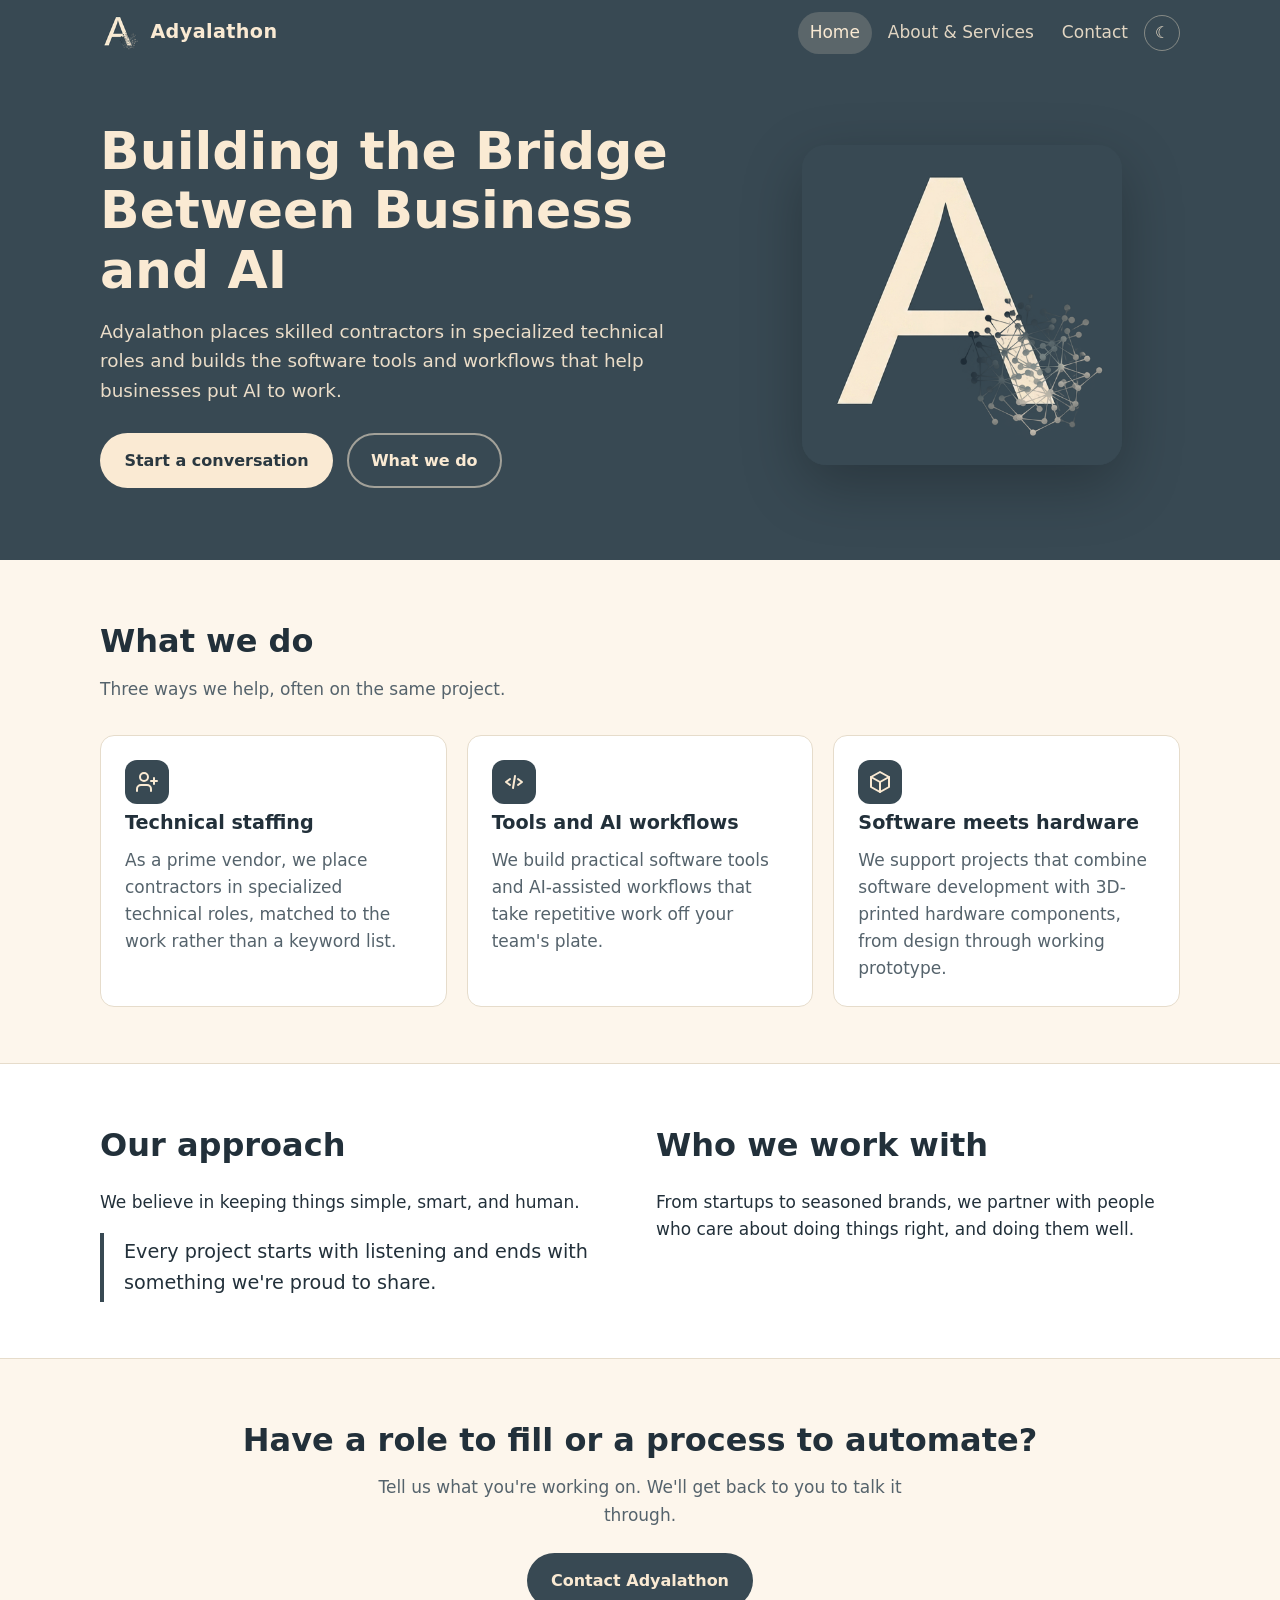
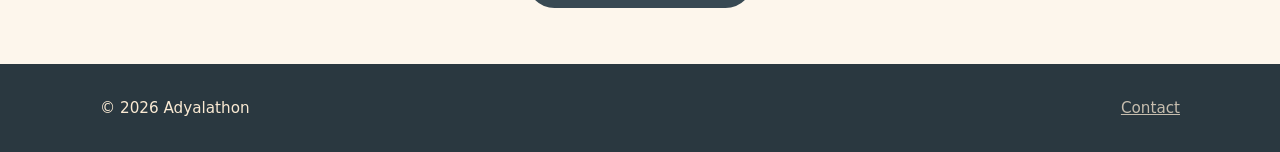
==== index.html @ a2eb305c "Initial site: home, about, contact, 404, contact form backend Co-Authored-By: Claude Sonnet 5.5 <nor" ====
<!doctype html>
<html lang="en">
<head>
  <meta charset="utf-8">
  <meta name="viewport" content="width=device-width, initial-scale=1">
  <title>Adyalathon | Building the Bridge Between Business and AI</title>
  <meta name="description" content="Adyalathon places contractors in specialized technical roles and builds the software tools and AI workflows that help businesses get real work done.">
  <meta property="og:title" content="Adyalathon">
  <meta property="og:description" content="Building the Bridge Between Business and AI.">
  <meta property="og:image" content="assets/img/logo-500.png">
  <link rel="icon" href="assets/img/favicon.ico" sizes="any">
  <link rel="apple-touch-icon" href="assets/img/apple-touch-icon.png">
  <link rel="stylesheet" href="assets/css/style.css">
  <script src="assets/js/site.js"></script>
</head>
<body>
  <a class="skip-link" href="#main">Skip to content</a>

  <header class="site-header">
    <div class="wrap">
      <a class="brand" href="./"><img src="assets/img/logo-64.png" alt="" width="40" height="40">Adyalathon</a>
      <nav class="nav" aria-label="Main">
        <a href="./" aria-current="page">Home</a>
        <a href="about.html">About &amp; Services</a>
        <a href="contact.html">Contact</a>
        <button class="theme-toggle" type="button" aria-label="Switch theme">&#9790;</button>
      </nav>
    </div>
  </header>

  <main id="main">
    <section class="hero">
      <div class="wrap">
        <div>
          <h1>Building the Bridge Between Business and AI</h1>
          <p>Adyalathon places skilled contractors in specialized technical roles and builds the software tools and workflows that help businesses put AI to work.</p>
          <a class="btn btn-light" href="contact.html">Start a conversation</a>
          <a class="btn btn-ghost" href="about.html">What we do</a>
        </div>
        <div class="hero-mark">
          <img src="assets/img/logo-500.png" alt="Adyalathon logo: a large letter A with a network of connected nodes" width="320" height="320">
        </div>
      </div>
    </section>

    <section>
      <div class="wrap">
        <h2 class="section-title">What we do</h2>
        <p class="lede">Three ways we help, often on the same project.</p>
        <div class="cards">
          <article class="card">
            <div class="icon" aria-hidden="true">
              <svg viewBox="0 0 24 24" fill="none" stroke="currentColor" stroke-width="2" stroke-linecap="round" stroke-linejoin="round"><circle cx="9" cy="7" r="4"/><path d="M2 21v-2a4 4 0 0 1 4-4h6a4 4 0 0 1 4 4v2"/><path d="M19 8v6M22 11h-6"/></svg>
            </div>
            <h3>Technical staffing</h3>
            <p>As a prime vendor, we place contractors in specialized technical roles, matched to the work rather than a keyword list.</p>
          </article>
          <article class="card">
            <div class="icon" aria-hidden="true">
              <svg viewBox="0 0 24 24" fill="none" stroke="currentColor" stroke-width="2" stroke-linecap="round" stroke-linejoin="round"><path d="m8 9-4 3 4 3"/><path d="m16 9 4 3-4 3"/><path d="m13 6-2 12"/></svg>
            </div>
            <h3>Tools and AI workflows</h3>
            <p>We build practical software tools and AI-assisted workflows that take repetitive work off your team's plate.</p>
          </article>
          <article class="card">
            <div class="icon" aria-hidden="true">
              <svg viewBox="0 0 24 24" fill="none" stroke="currentColor" stroke-width="2" stroke-linecap="round" stroke-linejoin="round"><path d="M12 2 3 7v10l9 5 9-5V7z"/><path d="m3 7 9 5 9-5"/><path d="M12 12v10"/></svg>
            </div>
            <h3>Software meets hardware</h3>
            <p>We support projects that combine software development with 3D-printed hardware components, from design through working prototype.</p>
          </article>
        </div>
      </div>
    </section>

    <section class="band">
      <div class="wrap split">
        <div>
          <h2 class="section-title">Our approach</h2>
          <p>We believe in keeping things simple, smart, and human.</p>
          <blockquote class="quote">Every project starts with listening and ends with something we're proud to share.</blockquote>
        </div>
        <div>
          <h2 class="section-title">Who we work with</h2>
          <p>From startups to seasoned brands, we partner with people who care about doing things right, and doing them well.</p>
        </div>
      </div>
    </section>

    <section class="cta">
      <div class="wrap">
        <h2 class="section-title">Have a role to fill or a process to automate?</h2>
        <p>Tell us what you're working on. We'll get back to you to talk it through.</p>
        <a class="btn btn-primary" href="contact.html">Contact Adyalathon</a>
      </div>
    </section>
  </main>

  <footer class="site-footer">
    <div class="wrap">
      <span>&copy; <span id="year">2026</span> Adyalathon</span>
      <span class="muted"><a href="contact.html">Contact</a></span>
    </div>
  </footer>
</body>
</html>
---- assets/css/style.css ----
/* Adyalathon — site styles
   Colors come from the Adyalathon logo: slate (#384953) and cream (#FAEAD3). */

:root {
  --slate: #384953;
  --slate-deep: #2a3840;
  --cream: #faead3;
  --cream-soft: #fdf6ec;
  --node: #8a959b;

  --bg: var(--cream-soft);
  --surface: #ffffff;
  --text: #22303a;
  --text-muted: #55636c;
  --border: #e6dccb;
  --accent: var(--slate);
  --accent-text: var(--cream);
  --focus: #b5782f;
  --ok: #2f6b4a;
  --err: #9c3a2e;

  --radius: 14px;
  --max: 1080px;
  --font: system-ui, -apple-system, "Segoe UI", Roboto, "Helvetica Neue", Arial, sans-serif;
  color-scheme: light;
}

@media (prefers-color-scheme: dark) {
  :root:not([data-theme="light"]) {
    --bg: #1f2a31;
    --surface: #27353d;
    --text: #f3e7d6;
    --text-muted: #c0b6a8;
    --border: #3a4b55;
    --accent: var(--cream);
    --accent-text: var(--slate-deep);
    --focus: #e2b56f;
    --ok: #8fd0a9;
    --err: #f0a196;
    color-scheme: dark;
  }
}
:root[data-theme="dark"] {
  --bg: #1f2a31;
  --surface: #27353d;
  --text: #f3e7d6;
  --text-muted: #c0b6a8;
  --border: #3a4b55;
  --accent: var(--cream);
  --accent-text: var(--slate-deep);
  --focus: #e2b56f;
  --ok: #8fd0a9;
  --err: #f0a196;
  color-scheme: dark;
}

*, *::before, *::after { box-sizing: border-box; }
html { -webkit-text-size-adjust: 100%; }
body {
  margin: 0;
  background: var(--bg);
  color: var(--text);
  font-family: var(--font);
  font-size: 1.0625rem;
  line-height: 1.6;
}
img { max-width: 100%; display: block; }
a { color: inherit; }
a:focus-visible, button:focus-visible, input:focus-visible, textarea:focus-visible, select:focus-visible {
  outline: 3px solid var(--focus);
  outline-offset: 2px;
}

.skip-link {
  position: absolute; left: -999px; top: 0;
  background: var(--surface); padding: .5rem 1rem; z-index: 10;
}
.skip-link:focus { left: 1rem; top: 1rem; }

.wrap { width: min(100% - 32px, var(--max)); margin-inline: auto; }

/* Header */
.site-header {
  background: var(--slate);
  color: var(--cream);
}
.site-header .wrap {
  display: flex; align-items: center; justify-content: space-between;
  gap: 1rem; padding-block: .75rem; flex-wrap: wrap;
}
.brand {
  display: flex; align-items: center; gap: .65rem;
  text-decoration: none; font-weight: 650; font-size: 1.2rem; letter-spacing: .02em;
}
.brand img { width: 40px; height: 40px; border-radius: 8px; }
.nav { display: flex; align-items: center; gap: .25rem; flex-wrap: wrap; }
.nav a {
  text-decoration: none; padding: .45rem .75rem; border-radius: 999px;
  color: var(--cream); opacity: .88;
}
.nav a:hover { opacity: 1; background: rgba(250, 234, 211, .12); }
.nav a[aria-current="page"] { opacity: 1; background: rgba(250, 234, 211, .18); }
.theme-toggle {
  background: transparent; border: 1px solid rgba(250, 234, 211, .4); color: var(--cream);
  border-radius: 999px; width: 2.25rem; height: 2.25rem; cursor: pointer; font-size: 1rem;
}

/* Hero */
.hero {
  background: var(--slate);
  color: var(--cream);
  padding-block: 3.5rem 4.5rem;
  position: relative;
  overflow: hidden;
}
.hero .wrap { display: grid; gap: 2rem; align-items: center; }
@media (min-width: 820px) {
  .hero .wrap { grid-template-columns: 1.4fr 1fr; }
}
.hero h1 {
  font-size: clamp(2rem, 5vw, 3.25rem);
  line-height: 1.15; margin: 0 0 1rem; font-weight: 700;
}
.hero p { font-size: 1.15rem; max-width: 36rem; margin: 0 0 1.75rem; opacity: .92; }
.hero-mark { justify-self: center; width: min(320px, 70vw); }
.hero-mark img { border-radius: 24px; box-shadow: 0 20px 60px rgba(0,0,0,.25); }

.btn {
  display: inline-block; text-decoration: none; font-weight: 600;
  padding: .8rem 1.4rem; border-radius: 999px; border: 2px solid transparent;
  cursor: pointer; font-size: 1rem; font-family: inherit;
}
.btn-light { background: var(--cream); color: var(--slate-deep); }
.btn-light:hover { background: #fff; }
.btn-ghost { border-color: rgba(250, 234, 211, .55); color: var(--cream); margin-left: .5rem; }
.btn-primary { background: var(--accent); color: var(--accent-text); }
.btn-primary:hover { filter: brightness(1.08); }
.btn[disabled] { opacity: .6; cursor: progress; }

/* Sections */
main section { padding-block: 3.5rem; }
.section-title { font-size: clamp(1.5rem, 3vw, 2rem); margin: 0 0 .5rem; }
.lede { color: var(--text-muted); max-width: 42rem; margin: 0 0 2rem; }

.cards { display: grid; gap: 1.25rem; }
@media (min-width: 720px) { .cards { grid-template-columns: repeat(3, 1fr); } }
.card {
  background: var(--surface); border: 1px solid var(--border);
  border-radius: var(--radius); padding: 1.5rem;
}
.card h3 { margin: .25rem 0 .5rem; font-size: 1.2rem; }
.card p { margin: 0; color: var(--text-muted); }
.card .icon {
  width: 44px; height: 44px; border-radius: 12px;
  display: grid; place-items: center;
  background: var(--slate); color: var(--cream);
}
.card .icon svg { width: 24px; height: 24px; }

.split { display: grid; gap: 2rem; }
@media (min-width: 820px) { .split { grid-template-columns: 1fr 1fr; } }
.quote {
  border-left: 4px solid var(--accent); padding: .25rem 0 .25rem 1.25rem;
  font-size: 1.2rem; margin: 0;
}

.band { background: var(--surface); border-block: 1px solid var(--border); }

.cta {
  text-align: center;
}
.cta p { color: var(--text-muted); margin: 0 auto 1.5rem; max-width: 34rem; }

.list-check { list-style: none; padding: 0; margin: 0; display: grid; gap: .6rem; }
.list-check li { padding-left: 1.75rem; position: relative; }
.list-check li::before {
  content: ""; position: absolute; left: 0; top: .45em; width: .9rem; height: .9rem;
  border-radius: 50%; background: var(--accent); opacity: .85;
}

/* Placeholder content John still needs to supply. Remove the class once real copy is in. */
.placeholder {
  background: repeating-linear-gradient(135deg, rgba(181,120,47,.12) 0 8px, transparent 8px 16px);
  outline: 1px dashed var(--focus); border-radius: 6px; padding: .1rem .3rem;
}

/* Page header for inner pages */
.page-head { background: var(--slate); color: var(--cream); padding-block: 2.75rem; }
.page-head h1 { margin: 0 0 .5rem; font-size: clamp(1.8rem, 4vw, 2.6rem); }
.page-head p { margin: 0; opacity: .9; max-width: 40rem; }

/* Contact form */
.form { display: grid; gap: 1.1rem; max-width: 40rem; }
.field { display: grid; gap: .35rem; }
.field label { font-weight: 600; }
.field .hint { font-size: .9rem; color: var(--text-muted); }
.field input, .field textarea, .field select {
  font: inherit; color: var(--text);
  background: var(--surface); border: 1px solid var(--border);
  border-radius: 10px; padding: .75rem .9rem; width: 100%;
}
.field textarea { min-height: 9rem; resize: vertical; }
.row-2 { display: grid; gap: 1.1rem; }
@media (min-width: 640px) { .row-2 { grid-template-columns: 1fr 1fr; } }
/* Honeypot: hidden from people, visible to naive bots */
.hp { position: absolute !important; left: -10000px !important; width: 1px; height: 1px; overflow: hidden; }
.form-status { min-height: 1.5rem; font-weight: 600; margin: 0; }
.form-status.ok { color: var(--ok); }
.form-status.err { color: var(--err); }

/* Footer */
.site-footer {
  background: var(--slate-deep); color: var(--cream); padding-block: 2rem; font-size: .95rem;
}
.site-footer .wrap { display: flex; flex-wrap: wrap; gap: 1rem; justify-content: space-between; align-items: center; }
.site-footer a { color: var(--cream); }
.site-footer .muted { opacity: .75; }
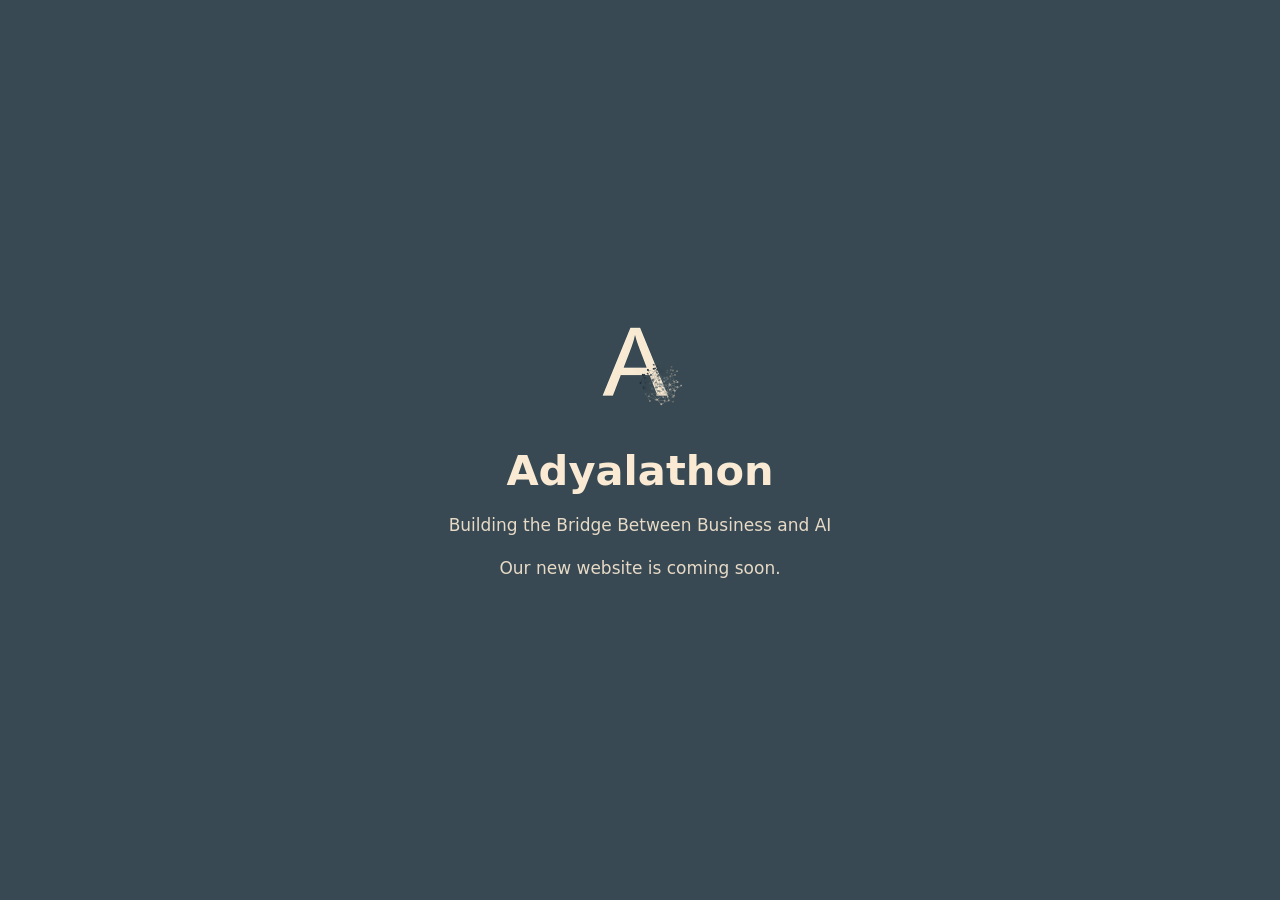
==== commit 433060d7: "Add coming-soon landing page; move real home page to home-draft.html Co-Authored-By: Claude Sonnet 5" ====
--- a/index.html
+++ b/index.html
@@ -3,104 +3,20 @@
 <head>
   <meta charset="utf-8">
   <meta name="viewport" content="width=device-width, initial-scale=1">
-  <title>Adyalathon | Building the Bridge Between Business and AI</title>
-  <meta name="description" content="Adyalathon places contractors in specialized technical roles and builds the software tools and AI workflows that help businesses get real work done.">
-  <meta property="og:title" content="Adyalathon">
-  <meta property="og:description" content="Building the Bridge Between Business and AI.">
-  <meta property="og:image" content="assets/img/logo-500.png">
+  <title>Adyalathon | Coming soon</title>
+  <meta name="description" content="Adyalathon: Building the Bridge Between Business and AI. Our new site is coming soon.">
   <link rel="icon" href="assets/img/favicon.ico" sizes="any">
-  <link rel="apple-touch-icon" href="assets/img/apple-touch-icon.png">
   <link rel="stylesheet" href="assets/css/style.css">
   <script src="assets/js/site.js"></script>
 </head>
 <body>
-  <a class="skip-link" href="#main">Skip to content</a>
-
-  <header class="site-header">
+  <main id="main" class="page-head" style="min-height:100vh;display:grid;place-items:center;text-align:center">
     <div class="wrap">
-      <a class="brand" href="./"><img src="assets/img/logo-64.png" alt="" width="40" height="40">Adyalathon</a>
-      <nav class="nav" aria-label="Main">
-        <a href="./" aria-current="page">Home</a>
-        <a href="about.html">About &amp; Services</a>
-        <a href="contact.html">Contact</a>
-        <button class="theme-toggle" type="button" aria-label="Switch theme">&#9790;</button>
-      </nav>
+      <img src="assets/img/logo-192.png" alt="Adyalathon" width="96" height="96" style="margin:0 auto 1.5rem;border-radius:16px">
+      <h1>Adyalathon</h1>
+      <p style="margin:0 auto 1rem">Building the Bridge Between Business and AI</p>
+      <p style="margin:0 auto">Our new website is coming soon.</p>
     </div>
-  </header>
-
-  <main id="main">
-    <section class="hero">
-      <div class="wrap">
-        <div>
-          <h1>Building the Bridge Between Business and AI</h1>
-          <p>Adyalathon places skilled contractors in specialized technical roles and builds the software tools and workflows that help businesses put AI to work.</p>
-          <a class="btn btn-light" href="contact.html">Start a conversation</a>
-          <a class="btn btn-ghost" href="about.html">What we do</a>
-        </div>
-        <div class="hero-mark">
-          <img src="assets/img/logo-500.png" alt="Adyalathon logo: a large letter A with a network of connected nodes" width="320" height="320">
-        </div>
-      </div>
-    </section>
-
-    <section>
-      <div class="wrap">
-        <h2 class="section-title">What we do</h2>
-        <p class="lede">Three ways we help, often on the same project.</p>
-        <div class="cards">
-          <article class="card">
-            <div class="icon" aria-hidden="true">
-              <svg viewBox="0 0 24 24" fill="none" stroke="currentColor" stroke-width="2" stroke-linecap="round" stroke-linejoin="round"><circle cx="9" cy="7" r="4"/><path d="M2 21v-2a4 4 0 0 1 4-4h6a4 4 0 0 1 4 4v2"/><path d="M19 8v6M22 11h-6"/></svg>
-            </div>
-            <h3>Technical staffing</h3>
-            <p>As a prime vendor, we place contractors in specialized technical roles, matched to the work rather than a keyword list.</p>
-          </article>
-          <article class="card">
-            <div class="icon" aria-hidden="true">
-              <svg viewBox="0 0 24 24" fill="none" stroke="currentColor" stroke-width="2" stroke-linecap="round" stroke-linejoin="round"><path d="m8 9-4 3 4 3"/><path d="m16 9 4 3-4 3"/><path d="m13 6-2 12"/></svg>
-            </div>
-            <h3>Tools and AI workflows</h3>
-            <p>We build practical software tools and AI-assisted workflows that take repetitive work off your team's plate.</p>
-          </article>
-          <article class="card">
-            <div class="icon" aria-hidden="true">
-              <svg viewBox="0 0 24 24" fill="none" stroke="currentColor" stroke-width="2" stroke-linecap="round" stroke-linejoin="round"><path d="M12 2 3 7v10l9 5 9-5V7z"/><path d="m3 7 9 5 9-5"/><path d="M12 12v10"/></svg>
-            </div>
-            <h3>Software meets hardware</h3>
-            <p>We support projects that combine software development with 3D-printed hardware components, from design through working prototype.</p>
-          </article>
-        </div>
-      </div>
-    </section>
-
-    <section class="band">
-      <div class="wrap split">
-        <div>
-          <h2 class="section-title">Our approach</h2>
-          <p>We believe in keeping things simple, smart, and human.</p>
-          <blockquote class="quote">Every project starts with listening and ends with something we're proud to share.</blockquote>
-        </div>
-        <div>
-          <h2 class="section-title">Who we work with</h2>
-          <p>From startups to seasoned brands, we partner with people who care about doing things right, and doing them well.</p>
-        </div>
-      </div>
-    </section>
-
-    <section class="cta">
-      <div class="wrap">
-        <h2 class="section-title">Have a role to fill or a process to automate?</h2>
-        <p>Tell us what you're working on. We'll get back to you to talk it through.</p>
-        <a class="btn btn-primary" href="contact.html">Contact Adyalathon</a>
-      </div>
-    </section>
   </main>
-
-  <footer class="site-footer">
-    <div class="wrap">
-      <span>&copy; <span id="year">2026</span> Adyalathon</span>
-      <span class="muted"><a href="contact.html">Contact</a></span>
-    </div>
-  </footer>
 </body>
 </html>
